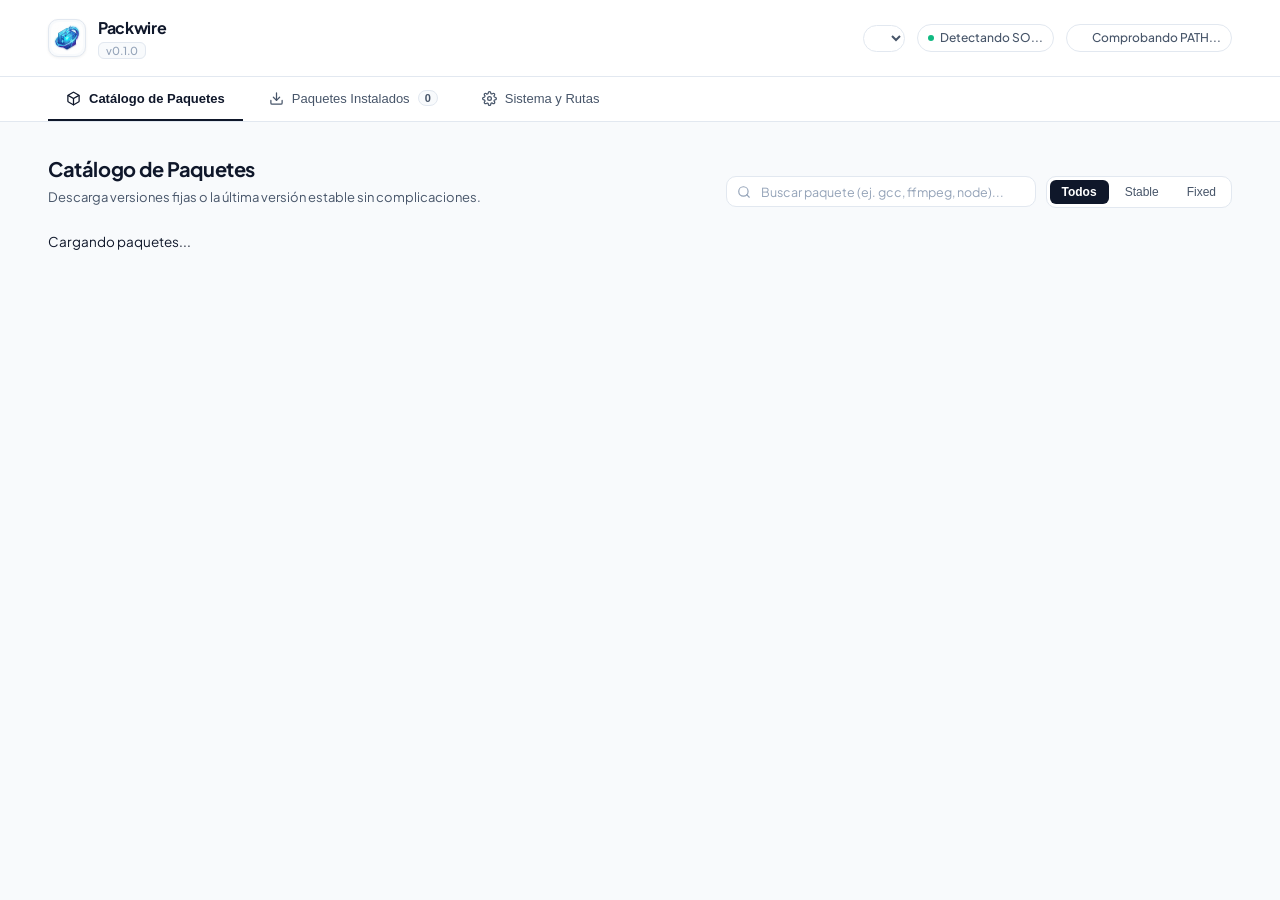
==== packwire/core/gui/web/index.html @ f54263cd "Initial commit: Packwire package manager, CLI, Web GUI, packaging and documentation" ====
<!DOCTYPE html>
<html lang="es">
<head>
  <meta charset="UTF-8">
  <meta name="viewport" content="width=device-width, initial-scale=1.0">
  <title>Packwire - Gestor de Paquetes</title>
  <link rel="stylesheet" href="global/structure.css">
  <link rel="stylesheet" id="theme-style-background" href="global/default_background.css">
  <link rel="stylesheet" id="theme-style-cards" href="global/default_cards.css">
  <link rel="stylesheet" id="theme-style-buttons" href="global/default_buttons.css">
  <script>
    (function() {
      try {
        var t = localStorage.getItem("packwire_theme");
        if (t && t !== "default") {
          var bg = document.getElementById("theme-style-background");
          var cd = document.getElementById("theme-style-cards");
          var bt = document.getElementById("theme-style-buttons");
          if (bg) bg.href = "global/" + t + "_background.css";
          if (cd) cd.href = "global/" + t + "_cards.css";
          if (bt) bt.href = "global/" + t + "_buttons.css";
        }
      } catch (e) {}
    })();
  </script>
  <link rel="icon" type="image/png" href="logo.png">
  <link rel="preconnect" href="https://fonts.googleapis.com">
  <link rel="preconnect" href="https://fonts.gstatic.com" crossorigin>
  <link href="https://fonts.googleapis.com/css2?family=Plus+Jakarta+Sans:wght@400;500;600;700&family=JetBrains+Mono:wght@400;500&display=swap" rel="stylesheet">
</head>
<body>
  <div class="app-container">
    <!-- Header -->
    <header class="app-header">
      <div class="brand">
        <div class="brand-logo">
          <img src="logo.png" alt="Packwire Logo" class="brand-logo-img">
        </div>
        <div class="brand-info">
          <h1>Packwire</h1>
          <span class="version-tag">v0.1.0</span>
        </div>
      </div>

      <div class="header-status">
        <select class="theme-select" id="theme-selector" title="Seleccionar Tema">
          <option value="default">Claro (Default)</option>
          <option value="dark">Oscuro (Dark)</option>
        </select>

        <div class="badge platform-badge" id="platform-badge">
          <span class="badge-dot"></span>
          <span id="platform-text">Detectando SO...</span>
        </div>
        
        <div class="path-status" id="path-status-container">
          <span class="path-indicator" id="path-indicator"></span>
          <span id="path-text">Comprobando PATH...</span>
          <button class="btn btn-sm btn-outline" id="btn-fix-path" style="display: none;">
            Añadir a PATH
          </button>
        </div>
      </div>
    </header>

    <!-- Main Navigation Bar -->
    <nav class="app-nav">
      <button class="nav-tab active" data-tab="catalog">
        <svg viewBox="0 0 24 24" fill="none" stroke="currentColor" stroke-width="2" stroke-linecap="round" stroke-linejoin="round"><path d="M21 16V8a2 2 0 0 0-1-1.73l-7-4a2 2 0 0 0-2 0l-7 4A2 2 0 0 0 3 8v8a2 2 0 0 0 1 1.73l7 4a2 2 0 0 0 2 0l7-4A2 2 0 0 0 21 16z"></path><polyline points="3.27 6.96 12 12.01 20.73 6.96"></polyline><line x1="12" y1="22.08" x2="12" y2="12"></line></svg>
        Catálogo de Paquetes
      </button>
      <button class="nav-tab" data-tab="installed">
        <svg viewBox="0 0 24 24" fill="none" stroke="currentColor" stroke-width="2" stroke-linecap="round" stroke-linejoin="round"><path d="M21 15v4a2 2 0 0 1-2 2H5a2 2 0 0 1-2-2v-4"></path><polyline points="7 10 12 15 17 10"></polyline><line x1="12" y1="15" x2="12" y2="3"></line></svg>
        Paquetes Instalados 
        <span class="counter-badge" id="installed-counter">0</span>
      </button>
      <button class="nav-tab" data-tab="system">
        <svg viewBox="0 0 24 24" fill="none" stroke="currentColor" stroke-width="2" stroke-linecap="round" stroke-linejoin="round"><circle cx="12" cy="12" r="3"></circle><path d="M19.4 15a1.65 1.65 0 0 0 .33 1.82l.06.06a2 2 0 0 1 0 2.83 2 2 0 0 1-2.83 0l-.06-.06a1.65 1.65 0 0 0-1.82-.33 1.65 1.65 0 0 0-1 1.51V21a2 2 0 0 1-2 2 2 2 0 0 1-2-2v-.09A1.65 1.65 0 0 0 9 19.4a1.65 1.65 0 0 0-1.82.33l-.06.06a2 2 0 0 1-2.83 0 2 2 0 0 1 0-2.83l.06-.06a1.65 1.65 0 0 0 .33-1.82 1.65 1.65 0 0 0-1.51-1H3a2 2 0 0 1-2-2 2 2 0 0 1 2-2h.09A1.65 1.65 0 0 0 4.6 9a1.65 1.65 0 0 0-.33-1.82l-.06-.06a2 2 0 0 1 0-2.83 2 2 0 0 1 2.83 0l.06.06a1.65 1.65 0 0 0 1.82.33H9a1.65 1.65 0 0 0 1-1.51V3a2 2 0 0 1 2-2 2 2 0 0 1 2 2v.09a1.65 1.65 0 0 0 1 1.51 1.65 1.65 0 0 0 1.82-.33l.06-.06a2 2 0 0 1 2.83 0 2 2 0 0 1 0 2.83l-.06.06a1.65 1.65 0 0 0-.33 1.82V9a1.65 1.65 0 0 0 1.51 1H21a2 2 0 0 1 2 2 2 2 0 0 1-2 2h-.09a1.65 1.65 0 0 0-1.51 1z"></path></svg>
        Sistema y Rutas
      </button>
    </nav>

    <!-- Main Content Area -->
    <main class="app-content">
      <!-- TAB 1: CATALOG -->
      <section class="tab-pane active" id="tab-catalog">
        <div class="pane-header">
          <div>
            <h2>Catálogo de Paquetes</h2>
            <p class="subtitle">Descarga versiones fijas o la última versión estable sin complicaciones.</p>
          </div>
          <div class="pane-controls">
            <div class="search-box">
              <span class="search-icon">
                <svg viewBox="0 0 24 24" fill="none" stroke="currentColor" stroke-width="2" stroke-linecap="round" stroke-linejoin="round"><circle cx="11" cy="11" r="8"></circle><line x1="21" y1="21" x2="16.65" y2="16.65"></line></svg>
              </span>
              <input type="text" id="catalog-search" class="search-input" placeholder="Buscar paquete (ej. gcc, ffmpeg, node)... [/]" autocomplete="off" spellcheck="false">
              <button id="btn-clear-catalog-search" class="btn-clear-search" style="display: none;" title="Limpiar búsqueda">&times;</button>
            </div>
            <div class="filter-group">
              <button class="filter-btn active" data-filter="all">Todos</button>
              <button class="filter-btn" data-filter="stable">Stable</button>
              <button class="filter-btn" data-filter="fixed">Fixed</button>
            </div>
          </div>
        </div>

        <div class="search-results-info" id="catalog-search-info" style="display: none;"></div>

        <div class="cards-grid" id="catalog-cards">
          <!-- Dynamically populated via app.js -->
          <div class="skeleton-card">Cargando paquetes...</div>
        </div>
      </section>

      <!-- TAB 2: INSTALLED -->
      <section class="tab-pane" id="tab-installed">
        <div class="pane-header">
          <div>
            <h2>Paquetes Instalados</h2>
            <p class="subtitle">Gestiona tus paquetes activos, shims vinculados y desinstalación limpia.</p>
          </div>
          <div class="pane-controls">
            <div class="search-box">
              <span class="search-icon">
                <svg viewBox="0 0 24 24" fill="none" stroke="currentColor" stroke-width="2" stroke-linecap="round" stroke-linejoin="round"><circle cx="11" cy="11" r="8"></circle><line x1="21" y1="21" x2="16.65" y2="16.65"></line></svg>
              </span>
              <input type="text" id="installed-search" class="search-input" placeholder="Filtrar instalados..." autocomplete="off" spellcheck="false">
              <button id="btn-clear-installed-search" class="btn-clear-search" style="display: none;" title="Limpiar búsqueda">&times;</button>
            </div>
            <button class="btn btn-outline" id="btn-refresh-installed">
              <svg class="btn-icon" viewBox="0 0 24 24" width="14" height="14" fill="none" stroke="currentColor" stroke-width="2" stroke-linecap="round" stroke-linejoin="round"><path d="M21.5 2v6h-6M2.5 22v-6h6M2 11.5a10 10 0 0 1 18.8-4.3M22 12.5a10 10 0 0 1-18.8 4.2"/></svg>
              Actualizar Lista
            </button>
          </div>
        </div>

        <div class="search-results-info" id="installed-search-info" style="display: none;"></div>

        <div class="installed-list" id="installed-container">
          <!-- Dynamically populated via app.js -->
        </div>
      </section>

      <!-- TAB 3: SYSTEM -->
      <section class="tab-pane" id="tab-system">
        <div class="pane-header">
          <div>
            <h2>Información del Sistema y Rutas</h2>
            <p class="subtitle">Ubicaciones estándar utilizadas por Packwire en este entorno.</p>
          </div>
          <div class="pane-controls">
            <button class="btn btn-danger" id="btn-uninstall-all" title="Desinstalar todos los paquetes, shims y datos de Packwire">
              <svg class="btn-icon" viewBox="0 0 24 24" width="14" height="14" fill="none" stroke="currentColor" stroke-width="2" stroke-linecap="round" stroke-linejoin="round"><polyline points="3 6 5 6 21 6"></polyline><path d="M19 6v14a2 2 0 0 1-2 2H7a2 2 0 0 1-2-2V6m3 0V4a2 2 0 0 1 2-2h4a2 2 0 0 1 2 2v2"></path></svg>
              Desinstalar Todo
            </button>
          </div>
        </div>

        <div class="system-grid">
          <div class="info-card">
            <span class="info-label">Sistema Operativo</span>
            <span class="info-value" id="sys-os">-</span>
          </div>
          <div class="info-card">
            <span class="info-label">Arquitectura</span>
            <span class="info-value" id="sys-arch">-</span>
          </div>
          <div class="info-card full-width">
            <span class="info-label">Directorio Raíz de Packwire</span>
            <span class="info-value code" id="sys-root">-</span>
          </div>
          <div class="info-card full-width">
            <span class="info-label">Carpeta de Shims (PATH)</span>
            <span class="info-value code" id="sys-shims">-</span>
          </div>
          <div class="info-card full-width">
            <span class="info-label">Carpeta de Aplicaciones</span>
            <span class="info-value code" id="sys-apps">-</span>
          </div>
          <div class="info-card full-width danger-card">
            <div class="danger-card-content">
              <div>
                <span class="info-label danger-label">Zona de Desinstalación Total</span>
                <p class="subtitle" style="margin-top: 3px;">Elimina todos los paquetes descargados, limpia la carpeta de shims, borra la caché y retira Packwire de la variable PATH del sistema.</p>
              </div>
              <button class="btn btn-danger btn-sm" id="btn-uninstall-all-card">
                <svg class="btn-icon" viewBox="0 0 24 24" width="13" height="13" fill="none" stroke="currentColor" stroke-width="2" stroke-linecap="round" stroke-linejoin="round"><polyline points="3 6 5 6 21 6"></polyline><path d="M19 6v14a2 2 0 0 1-2 2H7a2 2 0 0 1-2-2V6m3 0V4a2 2 0 0 1 2-2h4a2 2 0 0 1 2 2v2"></path></svg>
                Desinstalar Todo Packwire
              </button>
            </div>
          </div>
        </div>
      </section>
    </main>

    <!-- Modal for Installation Progress -->
    <div class="modal-overlay" id="action-modal" style="display: none;">
      <div class="modal-card">
        <div class="modal-header">
          <h3 id="modal-title">Instalando Paquete</h3>
          <button class="btn-close" id="btn-modal-close" style="display: none;">&times;</button>
        </div>
        <div class="modal-body">
          <p id="modal-desc">Iniciando proceso...</p>
          
          <div class="progress-track" id="modal-progress-track">
            <div class="progress-bar-animated" id="modal-progress-bar"></div>
          </div>

          <div class="modal-details" id="modal-details">
            <span id="modal-status-text">Por favor espera...</span>
          </div>

          <div class="modal-terminal-box" id="modal-terminal-box">
            <div class="modal-terminal-header">
              <span>Terminal de Instalación</span>
              <span class="live-pill" id="terminal-live-pill">EN VIVO</span>
            </div>
            <pre class="modal-terminal-logs" id="modal-terminal-logs">Iniciando cola de instalación...</pre>
          </div>
        </div>
        <div class="modal-footer" id="modal-footer" style="display: none;">
          <button class="btn btn-outline" id="btn-modal-cancel" style="display: none;">Cancelar</button>
          <button class="btn btn-danger" id="btn-modal-confirm" style="display: none;">Confirmar Desinstalación</button>
          <button class="btn btn-primary" id="btn-modal-done">Aceptar</button>
        </div>
      </div>
    </div>

    <!-- Toast Notifications Container -->
    <div class="toast-container" id="toast-container"></div>
  </div>

  <script src="app.js"></script>
</body>
</html>
---- packwire/core/gui/web/global/structure.css ----
/* ==========================================================================
   PACKWIRE CORE STRUCTURE & LAYOUT (Permanent - Never Swapped by Themes)
   All styling uses CSS variables (var(--...)) so themes only affect coloring.
   ========================================================================== */

* {
  box-sizing: border-box;
  margin: 0;
  padding: 0;
}

/* Modern Minimalist Scrollbars */
html {
  scrollbar-width: thin;
  scrollbar-color: var(--border-hover) transparent;
}

::-webkit-scrollbar {
  width: 8px;
  height: 8px;
}

::-webkit-scrollbar-track {
  background: transparent;
}

::-webkit-scrollbar-thumb {
  background-color: var(--border);
  border-radius: 9999px;
  border: 2px solid transparent;
  background-clip: content-box;
  transition: background-color 0.2s ease;
}

::-webkit-scrollbar-thumb:hover {
  background-color: var(--border-hover);
}

::-webkit-scrollbar-corner {
  background: transparent;
}

body {
  font-family: var(--font-sans, 'Plus Jakarta Sans', -apple-system, sans-serif);
  font-size: 13.5px;
  line-height: 1.5;
  user-select: none;
  -webkit-font-smoothing: antialiased;
  min-height: 100vh;
}

.app-container {
  display: flex;
  flex-direction: column;
  min-height: 100vh;
}

/* Header */
.app-header {
  display: flex;
  justify-content: space-between;
  align-items: center;
  padding: 16px 48px;
  background-color: var(--surface);
  border-bottom: 1px solid var(--border);
}

.brand {
  display: flex;
  align-items: center;
  gap: 12px;
}

.brand-logo {
  width: 38px;
  height: 38px;
  display: flex;
  align-items: center;
  justify-content: center;
  background-color: var(--surface-subtle);
  border: 1px solid var(--border);
  border-radius: var(--radius-md, 10px);
  overflow: hidden;
  padding: 2px;
  box-shadow: 0 1px 3px rgba(0,0,0,0.06);
}

.brand-logo-img {
  width: 100%;
  height: 100%;
  object-fit: cover;
  border-radius: 8px;
  display: block;
}

.brand-info h1 {
  font-size: 16px;
  font-weight: 700;
  letter-spacing: -0.02em;
  color: var(--text-primary);
  display: flex;
  align-items: center;
  gap: 8px;
}

.version-tag {
  font-size: 11px;
  font-weight: 500;
  color: var(--text-muted);
  background-color: var(--surface-subtle);
  padding: 1px 7px;
  border-radius: var(--radius-sm, 6px);
  border: 1px solid var(--border);
}

.header-status {
  display: flex;
  align-items: center;
  gap: 12px;
}

.badge {
  display: flex;
  align-items: center;
  gap: 6px;
  font-size: 12px;
  font-weight: 500;
  padding: 4px 10px;
  border-radius: var(--radius-full, 9999px);
  background-color: var(--surface);
  border: 1px solid var(--border);
  color: var(--text-secondary);
  text-transform: capitalize;
}

.badge-dot {
  width: 6px;
  height: 6px;
  border-radius: 50%;
  background-color: var(--accent-emerald, #10b981);
}

.path-status {
  display: flex;
  align-items: center;
  gap: 8px;
  font-size: 12px;
  font-weight: 500;
  padding: 4px 10px;
  border-radius: var(--radius-full, 9999px);
  background-color: var(--surface);
  border: 1px solid var(--border);
  color: var(--text-secondary);
}

.path-indicator {
  width: 7px;
  height: 7px;
  border-radius: 50%;
}
.path-indicator.ok { background-color: var(--accent-emerald, #10b981); }
.path-indicator.warn { background-color: var(--accent-amber, #f59e0b); }

/* Theme Selector */
.theme-select {
  background-color: var(--surface);
  border: 1px solid var(--border);
  border-radius: var(--radius-full, 9999px);
  padding: 4px 10px;
  font-size: 12px;
  font-weight: 500;
  color: var(--text-secondary);
  cursor: pointer;
  outline: none;
  font-family: inherit;
}

.theme-select:hover {
  border-color: var(--border-hover);
  color: var(--text-primary);
}

/* Navigation */
.app-nav {
  display: flex;
  gap: 8px;
  padding: 0 48px;
  background-color: var(--surface);
  border-bottom: 1px solid var(--border);
}

.nav-tab {
  display: flex;
  align-items: center;
  gap: 8px;
  padding: 13px 18px;
  font-size: 13px;
  font-weight: 500;
  color: var(--text-secondary);
  background: transparent;
  border: none;
  border-bottom: 2px solid transparent;
  cursor: pointer;
  transition: all 0.15s ease;
}

.nav-tab svg {
  width: 15px;
  height: 15px;
  stroke: currentColor;
  stroke-width: 2;
  flex-shrink: 0;
}

.nav-tab:hover {
  color: var(--text-primary);
}

.nav-tab.active {
  color: var(--text-primary);
  font-weight: 600;
  border-bottom-color: var(--text-primary);
}

.counter-badge {
  font-size: 11px;
  font-weight: 600;
  background: var(--surface-subtle);
  color: var(--text-secondary);
  padding: 1px 6px;
  border-radius: var(--radius-full, 9999px);
  border: 1px solid var(--border);
}

.update-pulse-dot {
  width: 7px;
  height: 7px;
  border-radius: 50%;
  background-color: var(--accent-emerald, #10b981);
  box-shadow: 0 0 0 0 rgba(16, 185, 129, 0.7);
  animation: pulseDot 2s infinite;
  margin-left: 2px;
}

@keyframes pulseDot {
  0% { transform: scale(0.95); box-shadow: 0 0 0 0 rgba(16, 185, 129, 0.7); }
  70% { transform: scale(1); box-shadow: 0 0 0 5px rgba(16, 185, 129, 0); }
  100% { transform: scale(0.95); box-shadow: 0 0 0 0 rgba(16, 185, 129, 0); }
}

.update-badge {
  font-size: 11px;
  font-weight: 600;
  padding: 2px 7px;
  border-radius: var(--radius-full, 9999px);
  background: var(--accent-amber-bg, #fffbeb);
  color: var(--accent-amber-text, #b45309);
  border: 1px solid var(--accent-amber-border, #fef3c7);
  display: inline-flex;
  align-items: center;
  gap: 5px;
}

.update-dot-mini {
  width: 6px;
  height: 6px;
  border-radius: 50%;
  background-color: var(--accent-amber-text, #b45309);
  display: inline-block;
}

/* Content Area */
.app-content {
  flex: 1;
  padding: 32px 48px;
  max-width: 1440px;
  margin: 0 auto;
  width: 100%;
}

.tab-pane {
  display: none;
}

.tab-pane.active {
  display: block;
  animation: fadeIn 0.2s ease-out;
}

@keyframes fadeIn {
  from { opacity: 0; transform: translateY(3px); }
  to { opacity: 1; transform: translateY(0); }
}

.pane-header {
  display: flex;
  justify-content: space-between;
  align-items: flex-end;
  margin-bottom: 24px;
  gap: 16px;
  flex-wrap: wrap;
}

.pane-header h2 {
  font-size: 20px;
  font-weight: 700;
  letter-spacing: -0.02em;
  color: var(--text-primary);
}

.subtitle {
  color: var(--text-secondary);
  font-size: 13px;
  margin-top: 4px;
}

/* Controls: Search + Filters */
.pane-controls {
  display: flex;
  align-items: center;
  gap: 10px;
  flex-wrap: wrap;
}

.search-box {
  position: relative;
  display: flex;
  align-items: center;
  width: 310px;
}

.search-icon {
  position: absolute;
  left: 11px;
  pointer-events: none;
  color: var(--text-muted);
  display: flex;
  align-items: center;
  justify-content: center;
}

.search-icon svg {
  width: 14px;
  height: 14px;
  stroke: currentColor;
  stroke-width: 2;
}

.search-input {
  width: 100%;
  padding: 6.5px 30px 6.5px 34px;
  font-family: inherit;
  font-size: 12.5px;
  border-radius: var(--radius-md, 10px);
  border: 1px solid var(--border);
  background-color: var(--surface);
  color: var(--text-primary);
  outline: none;
  transition: all 0.15s ease;
}

.search-input:focus {
  border-color: var(--border-focus, #38bdf8);
  box-shadow: 0 0 0 3px rgba(56, 189, 248, 0.15);
}

.search-input::placeholder {
  color: var(--text-muted);
}

.btn-clear-search {
  position: absolute;
  right: 8px;
  background: transparent;
  border: none;
  font-size: 16px;
  line-height: 1;
  color: var(--text-muted);
  cursor: pointer;
  padding: 2px 4px;
  border-radius: 4px;
}

.btn-clear-search:hover {
  color: var(--text-primary);
}

.search-results-info {
  margin-top: -12px;
  margin-bottom: 20px;
  font-size: 12.5px;
  color: var(--text-secondary);
  display: flex;
  align-items: center;
  justify-content: space-between;
}

.search-results-info strong {
  color: var(--text-primary);
}

.btn-reset-search {
  background: transparent;
  border: none;
  color: var(--text-muted);
  font-size: 12px;
  cursor: pointer;
  text-decoration: underline;
  padding: 0;
}

.btn-reset-search:hover {
  color: var(--text-primary);
}

/* Filters */
.filter-group {
  display: flex;
  gap: 4px;
  background-color: var(--surface);
  padding: 3px;
  border-radius: var(--radius-md, 10px);
  border: 1px solid var(--border);
}

.filter-btn {
  background: transparent;
  border: none;
  color: var(--text-secondary);
  padding: 5px 12px;
  border-radius: var(--radius-sm, 6px);
  font-size: 12px;
  font-weight: 500;
  cursor: pointer;
  transition: all 0.15s ease;
}

.filter-btn:hover {
  color: var(--text-primary);
}

.filter-btn.active {
  background-color: var(--btn-primary-bg);
  color: var(--btn-primary-text);
  font-weight: 600;
}

/* Cards Grid & Package Cards */
.cards-grid {
  display: grid !important;
  grid-template-columns: repeat(auto-fill, minmax(330px, 1fr)) !important;
  gap: 22px !important;
}

.package-card {
  background-color: var(--surface);
  border: 1px solid var(--border);
  border-radius: var(--radius-lg, 14px);
  padding: 22px;
  display: flex !important;
  flex-direction: column !important;
  justify-content: space-between !important;
  box-shadow: var(--shadow-card);
  transition: border-color 0.2s ease, box-shadow 0.2s ease, transform 0.2s ease;
}

.package-card:hover {
  border-color: var(--border-hover);
  box-shadow: var(--shadow-md);
  transform: translateY(-1px);
}

.card-top {
  display: flex;
  justify-content: space-between;
  align-items: flex-start;
  margin-bottom: 12px;
}

.pkg-title-area {
  display: flex;
  align-items: center;
  gap: 12px;
}

.pkg-icon-container {
  width: 40px;
  height: 40px;
  display: flex;
  align-items: center;
  justify-content: center;
  background-color: var(--surface-subtle);
  border: 1px solid var(--border);
  border-radius: var(--radius-md, 10px);
  overflow: hidden;
  flex-shrink: 0;
}

.pkg-icon-emoji {
  font-size: 20px;
}

.pkg-icon-img {
  width: 24px;
  height: 24px;
  object-fit: contain;
}

.pkg-name {
  font-size: 15px;
  font-weight: 700;
  letter-spacing: -0.01em;
  color: var(--text-primary);
}

.pkg-version {
  font-family: var(--font-mono, monospace);
  font-size: 12px;
  color: var(--text-secondary);
}

.pkg-type-pill {
  font-size: 11px;
  font-weight: 600;
  padding: 3px 8px;
  border-radius: var(--radius-full, 9999px);
  letter-spacing: 0.2px;
}

.pkg-type-pill.stable {
  background: var(--accent-emerald-bg);
  color: var(--accent-emerald-text);
  border: 1px solid var(--accent-emerald-border);
}

.pkg-type-pill.fixed {
  background: var(--accent-slate-bg);
  color: var(--accent-slate-text);
  border: 1px solid var(--accent-slate-border);
}

.pkg-desc {
  color: var(--text-secondary);
  font-size: 13px;
  margin: 12px 0 20px 0;
  line-height: 1.45;
}

.card-actions {
  display: flex;
  gap: 8px;
  margin-top: auto;
}

/* Buttons */
.btn {
  display: inline-flex;
  align-items: center;
  justify-content: center;
  gap: 7px;
  padding: 8px 14px;
  border-radius: var(--radius-md, 10px);
  font-size: 12.5px;
  font-weight: 600;
  cursor: pointer;
  border: 1px solid transparent;
  transition: all 0.15s ease;
  flex: 1;
  text-decoration: none;
}

.btn-icon, .btn svg {
  width: 14px;
  height: 14px;
  stroke: currentColor;
  stroke-width: 2;
  flex-shrink: 0;
  display: inline-block;
  vertical-align: middle;
}

.btn-primary {
  background-color: var(--btn-primary-bg);
  color: var(--btn-primary-text);
  border-color: var(--btn-primary-bg);
}

.btn-primary:hover {
  background-color: var(--btn-primary-hover);
  border-color: var(--btn-primary-hover);
}

.btn-outline {
  background-color: var(--surface);
  color: var(--text-primary);
  border-color: var(--border);
}

.btn-outline:hover {
  background-color: var(--surface-hover);
  border-color: var(--border-hover);
}

.btn-danger {
  background-color: var(--accent-red-bg);
  color: var(--accent-red-text);
  border-color: var(--accent-red-border);
}

.btn-danger:hover {
  background-color: var(--accent-red-text);
  color: white;
}

.btn-sm {
  padding: 4px 11px;
  font-size: 11.5px;
  border-radius: var(--radius-sm, 6px);
  flex: initial;
  gap: 5px;
}

.btn-sm .btn-icon, .btn-sm svg {
  width: 12px;
  height: 12px;
}

/* Installed List */
.installed-list {
  display: flex;
  flex-direction: column;
  gap: 12px;
}

.installed-item {
  background-color: var(--surface);
  border: 1px solid var(--border);
  border-radius: var(--radius-md, 10px);
  padding: 16px 20px;
  display: flex;
  justify-content: space-between;
  align-items: center;
  box-shadow: var(--shadow-sm);
  transition: border-color 0.15s ease;
}

.installed-item:hover {
  border-color: var(--border-hover);
}

.installed-meta {
  display: flex;
  align-items: center;
  gap: 16px;
}

.installed-title-row {
  display: flex;
  align-items: center;
  gap: 8px;
}

.installed-details {
  display: flex;
  flex-direction: column;
  gap: 2px;
}

.installed-path {
  font-family: var(--font-mono, monospace);
  font-size: 11.5px;
  color: var(--text-muted);
}

.installed-shims {
  display: flex;
  gap: 6px;
  margin-top: 4px;
}

.shim-tag {
  font-family: var(--font-mono, monospace);
  font-size: 11px;
  padding: 1px 6px;
  border-radius: var(--radius-sm, 6px);
  background: var(--surface-subtle);
  border: 1px solid var(--border);
  color: var(--text-secondary);
}

/* System Grid */
.system-grid {
  display: grid;
  grid-template-columns: repeat(2, 1fr);
  gap: 16px;
}

.info-card {
  background-color: var(--surface);
  border: 1px solid var(--border);
  border-radius: var(--radius-md, 10px);
  padding: 18px;
  display: flex;
  flex-direction: column;
  gap: 4px;
  box-shadow: var(--shadow-card);
}

.info-card.full-width {
  grid-column: span 2;
}

.info-label {
  font-size: 11.5px;
  color: var(--text-muted);
  font-weight: 500;
  text-transform: uppercase;
  letter-spacing: 0.5px;
}

.info-value {
  font-size: 14px;
  font-weight: 600;
  color: var(--text-primary);
  text-transform: capitalize;
}

.info-value.code {
  font-family: var(--font-mono, monospace);
  font-size: 12px;
  text-transform: none;
  color: var(--text-secondary);
  background-color: var(--surface-subtle);
  padding: 6px 10px;
  border-radius: var(--radius-sm, 6px);
  border: 1px solid var(--border-light);
  margin-top: 4px;
}

.info-card.danger-card {
  border-color: var(--accent-red-border, rgba(239, 68, 68, 0.25));
  background-color: var(--surface);
  margin-top: 6px;
}

.danger-card-content {
  display: flex;
  justify-content: space-between;
  align-items: center;
  gap: 16px;
  flex-wrap: wrap;
}

.danger-label {
  color: var(--accent-red-text, #ef4444) !important;
  font-weight: 700;
}

/* Modal */
.modal-overlay {
  position: fixed;
  inset: 0;
  background: rgba(15, 23, 42, 0.4);
  backdrop-filter: blur(4px);
  display: flex;
  align-items: center;
  justify-content: center;
  z-index: 1000;
}

.modal-card {
  background-color: var(--surface);
  border: 1px solid var(--border);
  border-radius: var(--radius-lg, 14px);
  width: 90%;
  max-width: 660px;
  padding: 24px;
  box-shadow: var(--shadow-lg);
  display: flex;
  flex-direction: column;
}

.modal-header {
  display: flex;
  justify-content: space-between;
  align-items: center;
  margin-bottom: 14px;
}

.modal-header h3 {
  font-size: 16px;
  font-weight: 700;
  letter-spacing: -0.01em;
}

.btn-close {
  background: transparent;
  border: none;
  color: var(--text-muted);
  font-size: 20px;
  cursor: pointer;
  line-height: 1;
}

.btn-close:hover {
  color: var(--text-primary);
}

.progress-track {
  width: 100%;
  height: 6px;
  background: var(--surface-subtle);
  border: 1px solid var(--border);
  border-radius: var(--radius-full, 9999px);
  overflow: hidden;
  margin: 16px 0;
}

.progress-bar-animated {
  height: 100%;
  width: 100%;
  background: linear-gradient(90deg, var(--btn-primary-bg), var(--border-hover), var(--btn-primary-bg));
  background-size: 200% 100%;
  animation: moveGradient 1.8s infinite linear;
}

@keyframes moveGradient {
  0% { background-position: 200% 0; }
  100% { background-position: -200% 0; }
}

.modal-details {
  font-size: 12.5px;
  color: var(--text-secondary);
}

/* Modal Terminal Console */
.modal-terminal-box {
  margin-top: 14px;
  border-radius: var(--radius-md, 10px);
  border: 1px solid var(--border);
  background-color: #090d16;
  color: #e2e8f0;
  overflow: hidden;
  font-family: var(--font-mono, 'JetBrains Mono', Consolas, monospace);
  font-size: 11.5px;
}

.modal-terminal-header {
  display: flex;
  justify-content: space-between;
  align-items: center;
  padding: 6px 12px;
  background-color: #0f172a;
  border-bottom: 1px solid #1e293b;
  font-size: 11px;
  color: #94a3b8;
  font-weight: 500;
}

.live-pill {
  font-size: 9.5px;
  font-weight: 700;
  color: #10b981;
  background: rgba(16, 185, 129, 0.15);
  padding: 1px 6px;
  border-radius: 4px;
  border: 1px solid rgba(16, 185, 129, 0.3);
}

.modal-terminal-logs {
  padding: 10px 12px;
  max-height: 200px;
  min-height: 70px;
  overflow-y: auto;
  white-space: pre-wrap;
  word-break: break-all;
  line-height: 1.55;
  color: #93c5fd;
  scrollbar-width: thin;
  scrollbar-color: #334155 transparent;
}

.modal-terminal-logs::-webkit-scrollbar {
  width: 6px;
}

.modal-terminal-logs::-webkit-scrollbar-track {
  background: #090d16;
}

.modal-terminal-logs::-webkit-scrollbar-thumb {
  background-color: #334155;
  border-radius: 9999px;
  border: 1px solid transparent;
  background-clip: content-box;
}

.modal-terminal-logs::-webkit-scrollbar-thumb:hover {
  background-color: #475569;
}

.modal-footer {
  margin-top: 20px;
  display: flex;
  justify-content: flex-end;
  gap: 10px;
}

/* Toast */
.toast-container {
  position: fixed;
  bottom: 24px;
  right: 24px;
  display: flex;
  flex-direction: column;
  gap: 8px;
  z-index: 2000;
}

.toast {
  background: var(--surface);
  border: 1px solid var(--border);
  border-radius: var(--radius-md, 10px);
  padding: 10px 16px;
  font-size: 13px;
  box-shadow: var(--shadow-md);
  display: flex;
  align-items: center;
  gap: 10px;
  animation: slideIn 0.2s ease-out;
  color: var(--text-primary);
}

.toast-icon-wrap {
  display: flex;
  align-items: center;
  justify-content: center;
  flex-shrink: 0;
}

.toast.success { border-color: var(--accent-emerald); }
.toast.success .toast-icon { color: var(--accent-emerald, #10b981); }

.toast.error { border-color: var(--accent-red); }
.toast.error .toast-icon { color: var(--accent-red-text, #ef4444); }

.toast.info .toast-icon { color: var(--border-focus, #38bdf8); }

@keyframes slideIn {
  from { transform: translateX(100%); opacity: 0; }
  to { transform: translateX(0); opacity: 1; }
}
---- packwire/core/gui/web/global/default_background.css ----
:root {
  /* Default Minimalist White Palette */
  --bg-color: #f8fafc;
  --surface: #ffffff;
  --surface-hover: #f1f5f9;
  --surface-subtle: #f8fafc;
  
  --border: #e2e8f0;
  --border-light: #edf2f7;
  --border-hover: #cbd5e1;
  --border-focus: #0f172a;

  --text-primary: #0f172a;
  --text-secondary: #475569;
  --text-muted: #94a3b8;

  --btn-primary-bg: #0f172a;
  --btn-primary-text: #ffffff;
  --btn-primary-hover: #1e293b;

  --accent-emerald: #10b981;
  --accent-emerald-bg: #f0fdf4;
  --accent-emerald-border: #bbf7d0;
  --accent-emerald-text: #166534;

  --accent-slate-bg: #f8fafc;
  --accent-slate-border: #e2e8f0;
  --accent-slate-text: #334155;

  --accent-amber: #f59e0b;
  --accent-amber-bg: #fffbeb;
  --accent-amber-border: #fef3c7;
  --accent-amber-text: #b45309;

  --accent-red: #ef4444;
  --accent-red-bg: #fef2f2;
  --accent-red-border: #fecaca;
  --accent-red-text: #991b1b;

  --radius-xs: 4px;
  --radius-sm: 6px;
  --radius-md: 10px;
  --radius-lg: 14px;
  --radius-full: 9999px;

  --shadow-sm: 0 1px 2px 0 rgba(0, 0, 0, 0.04);
  --shadow-md: 0 4px 6px -1px rgba(0, 0, 0, 0.05), 0 2px 4px -2px rgba(0, 0, 0, 0.03);
  --shadow-lg: 0 10px 15px -3px rgba(0, 0, 0, 0.06), 0 4px 6px -4px rgba(0, 0, 0, 0.03);
  --shadow-card: 0 1px 3px 0 rgba(0, 0, 0, 0.03), 0 1px 2px -1px rgba(0, 0, 0, 0.03);

  --font-sans: 'Plus Jakarta Sans', -apple-system, BlinkMacSystemFont, 'Segoe UI', Roboto, sans-serif;
  --font-mono: 'JetBrains Mono', Consolas, monospace;
}

body {
  background-color: var(--bg-color);
  color: var(--text-primary);
  font-family: var(--font-sans);
  font-size: 13.5px;
  line-height: 1.5;
  user-select: none;
  -webkit-font-smoothing: antialiased;
}
---- packwire/core/gui/web/global/default_cards.css ----
/* ==========================================================================
   DEFAULT CARDS COLORING
   Only applies colors, shadows and borders.
   Layout (grid, flex, dimensions) is handled permanently by structure.css.
   ========================================================================== */

.package-card {
  background-color: var(--surface);
  border: 1px solid var(--border);
  box-shadow: var(--shadow-card);
}

.package-card:hover {
  border-color: var(--border-hover);
  box-shadow: var(--shadow-md);
}

.pkg-icon-container {
  background-color: var(--surface-subtle);
  border: 1px solid var(--border);
}

.pkg-name {
  color: var(--text-primary);
}

.pkg-version {
  color: var(--text-secondary);
}

.pkg-desc {
  color: var(--text-secondary);
}

.installed-item {
  background-color: var(--surface);
  border: 1px solid var(--border);
  box-shadow: var(--shadow-sm);
}

.installed-item:hover {
  border-color: var(--border-hover);
}

.shim-tag {
  background: var(--surface-subtle);
  border: 1px solid var(--border);
  color: var(--text-secondary);
}
---- packwire/core/gui/web/global/default_buttons.css ----
/* ==========================================================================
   DEFAULT BUTTONS & CONTROLS COLORING
   Only applies colors and backgrounds.
   Layout (flex, padding, radius) is handled permanently by structure.css.
   ========================================================================== */

.filter-group {
  background-color: var(--surface);
  border: 1px solid var(--border);
}

.filter-btn {
  color: var(--text-secondary);
}

.filter-btn:hover {
  color: var(--text-primary);
}

.filter-btn.active {
  background-color: var(--btn-primary-bg);
  color: var(--btn-primary-text);
}

.btn-primary {
  background-color: var(--btn-primary-bg);
  color: var(--btn-primary-text);
  border-color: var(--btn-primary-bg);
}

.btn-primary:hover {
  background-color: var(--btn-primary-hover);
  border-color: var(--btn-primary-hover);
}

.btn-outline {
  background-color: var(--surface);
  color: var(--text-primary);
  border-color: var(--border);
}

.btn-outline:hover {
  background-color: var(--surface-hover);
  border-color: var(--border-hover);
}

.btn-danger {
  background-color: var(--accent-red-bg);
  color: var(--accent-red-text);
  border-color: var(--accent-red-border);
}

.btn-danger:hover {
  background-color: var(--accent-red-text);
  color: white;
}

.modal-card {
  background-color: var(--surface);
  border: 1px solid var(--border);
  box-shadow: var(--shadow-lg);
}

.toast {
  background: var(--surface);
  border: 1px solid var(--border);
  box-shadow: var(--shadow-md);
  color: var(--text-primary);
}
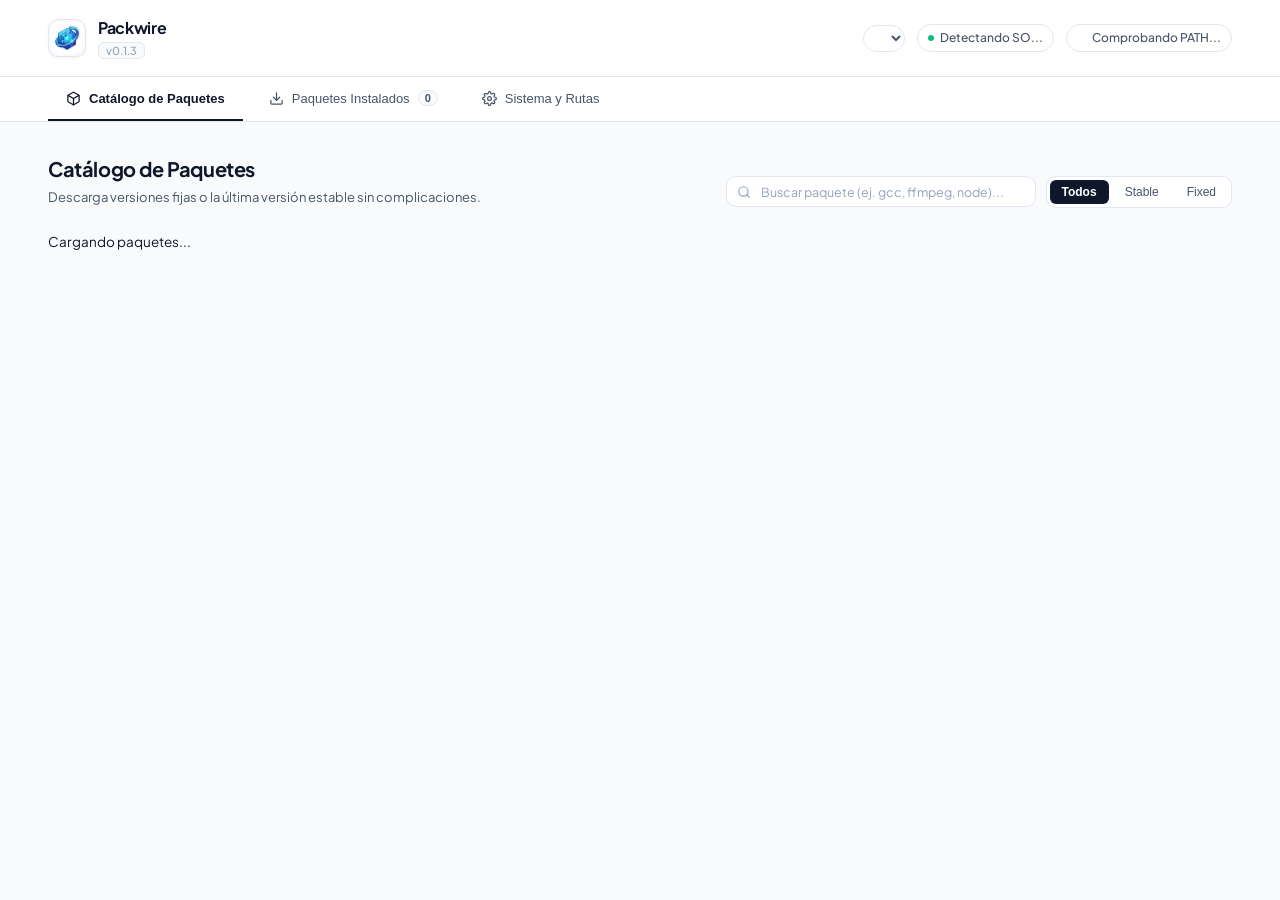
==== commit 5dc7eca8: "feat: add Antigravity package, Windows 11 GCC guide, defender fix and bump to v0.1.3" ====
--- a/packwire/core/gui/web/index.html
+++ b/packwire/core/gui/web/index.html
@@ -38,7 +38,7 @@
         </div>
         <div class="brand-info">
           <h1>Packwire</h1>
-          <span class="version-tag">v0.1.0</span>
+          <span class="version-tag">v0.1.3</span>
         </div>
       </div>
 
@@ -178,6 +178,21 @@
             <span class="info-label">Carpeta de Aplicaciones</span>
             <span class="info-value code" id="sys-apps">-</span>
           </div>
+          <div class="info-card full-width" id="defender-exclusion-card">
+            <div style="display: flex; justify-content: space-between; align-items: center; flex-wrap: wrap; gap: 12px;">
+              <div>
+                <span class="info-label" style="display: flex; align-items: center; gap: 6px;">
+                  <svg viewBox="0 0 24 24" width="14" height="14" fill="none" stroke="currentColor" stroke-width="2" stroke-linecap="round" stroke-linejoin="round"><path d="M12 22s8-4 8-10V5l-8-3-8 3v7c0 6 8 10 8 10z"></path></svg>
+                  Protección de Windows y Antivirus
+                </span>
+                <p class="subtitle" style="margin-top: 4px;">Configura una exclusión para la carpeta de Packwire y el proceso <code>as.exe</code> para evitar que Windows Defender elimine por falso positivo el ensamblador de GCC.</p>
+              </div>
+              <button class="btn btn-outline btn-sm" id="btn-fix-defender">
+                <svg class="btn-icon" viewBox="0 0 24 24" width="13" height="13" fill="none" stroke="currentColor" stroke-width="2" stroke-linecap="round" stroke-linejoin="round"><path d="M12 22s8-4 8-10V5l-8-3-8 3v7c0 6 8 10 8 10z"></path><path d="M9 12l2 2 4-4"></path></svg>
+                Añadir Exclusión en Defender
+              </button>
+            </div>
+          </div>
           <div class="info-card full-width danger-card">
             <div class="danger-card-content">
               <div>
--- a/packwire/core/gui/web/global/structure.css
+++ b/packwire/core/gui/web/global/structure.css
@@ -951,3 +951,33 @@
   from { transform: translateX(100%); opacity: 0; }
   to { transform: translateX(0); opacity: 1; }
 }
+
+/* Help button on package cards (e.g. GCC on Windows 11) */
+.btn-guide-help {
+  display: inline-flex;
+  align-items: center;
+  justify-content: center;
+  width: 19px;
+  height: 19px;
+  border-radius: 50%;
+  background: rgba(59, 130, 246, 0.15);
+  color: #3b82f6;
+  border: 1px solid rgba(59, 130, 246, 0.4);
+  font-size: 11px;
+  font-weight: 700;
+  cursor: pointer;
+  margin-left: 6px;
+  vertical-align: middle;
+  transition: all 0.2s ease;
+  padding: 0;
+  line-height: 1;
+}
+
+.btn-guide-help:hover {
+  background: #3b82f6;
+  color: #ffffff;
+  border-color: #3b82f6;
+  transform: scale(1.15);
+  box-shadow: 0 0 10px rgba(59, 130, 246, 0.5);
+}
+
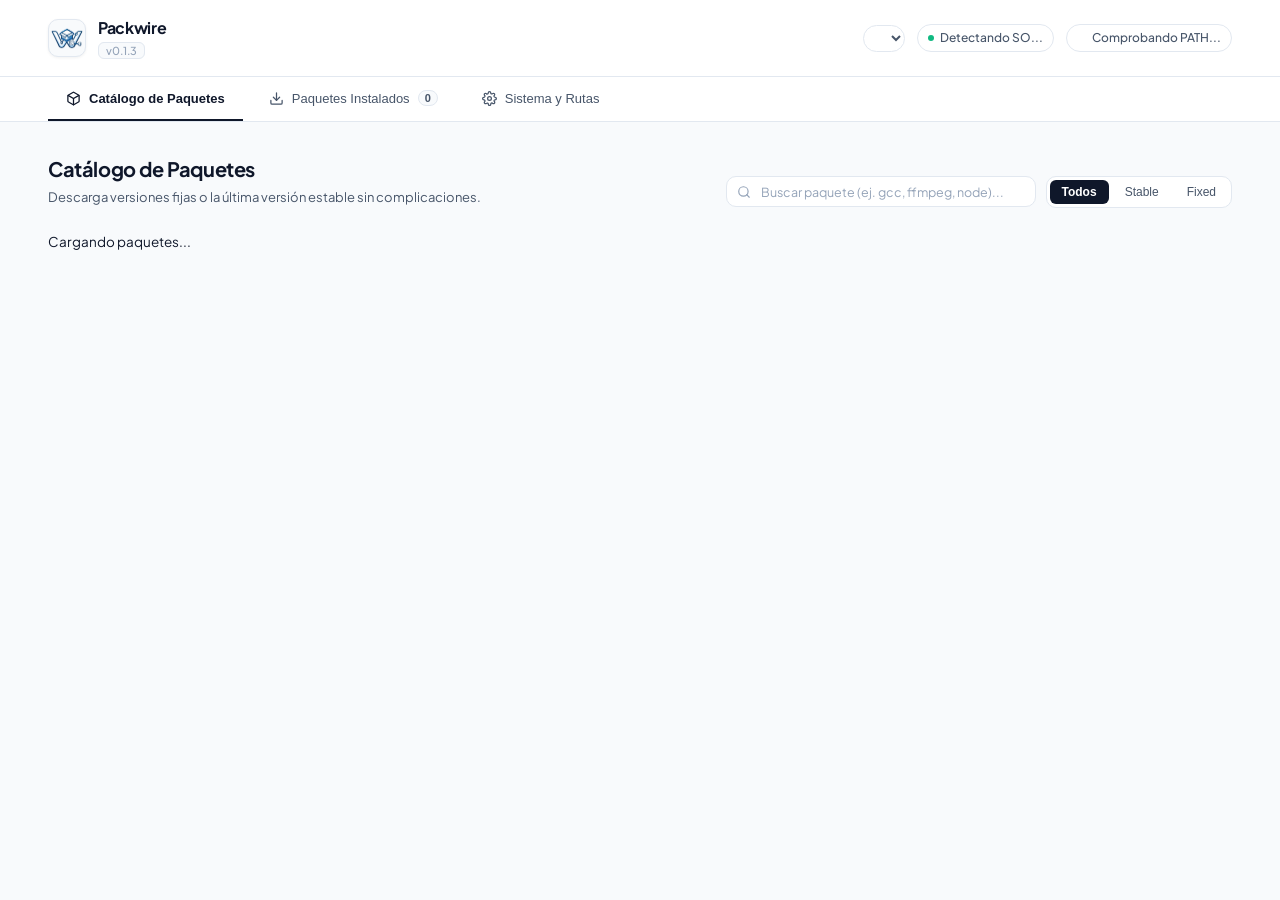
==== commit 8e2e39d4: "fix(path): ensure persistent user registry PATH, add toolchain bin directory, link appicon and add G" ====
--- a/packwire/core/gui/web/index.html
+++ b/packwire/core/gui/web/index.html
@@ -243,6 +243,47 @@
       </div>
     </div>
 
+        <!-- Modal for Documentation Guide -->
+    <div class="modal-overlay" id="guide-modal" style="display: none;">
+      <div class="modal-card guide-modal-card">
+        <div class="modal-header">
+          <h3 id="guide-modal-title">Guía Windows 11: Solución para GCC (as.exe)</h3>
+          <button class="btn-close" id="btn-guide-modal-close">&times;</button>
+        </div>
+        <div class="modal-body guide-modal-content" id="guide-modal-body">
+          <div style="background: rgba(239, 68, 68, 0.08); border-left: 4px solid #ef4444; padding: 14px 16px; border-radius: 0 8px 8px 0; margin-bottom: 18px;">
+            <strong style="color: #fca5a5;">🛡️ ¿Por qué ocurre este problema?</strong>
+            <p style="margin-top: 6px; font-size: 13px; color: var(--text-secondary);">Windows Defender en Windows 11 suele clasificar erróneamente el archivo <code>as.exe</code> (GNU Assembler de GCC) como un falso positivo (comúnmente <em>Trojan:Win32/Wacatac.B!ml</em>) y lo elimina o bloquea su extracción, causando el error <code>gcc: fatal error: cannot execute 'as'</code>.</p>
+          </div>
+
+          <div style="background: var(--surface-subtle); border: 1px solid var(--border); border-radius: 8px; padding: 16px; margin-bottom: 14px;">
+            <strong style="display: block; margin-bottom: 6px;">Paso 1: Añadir Exclusión Automática en Windows Defender</strong>
+            <p style="font-size: 13px; color: var(--text-secondary); margin-bottom: 8px;">Usa el botón de exclusión en la pestaña <strong>Sistema y Rutas</strong> de Packwire o ejecuta en tu terminal:</p>
+            <pre style="background: #090d16; color: #38bdf8; padding: 10px 12px; border-radius: 6px; font-family: monospace; font-size: 12px;">packwire fix-defender</pre>
+          </div>
+
+          <div style="background: var(--surface-subtle); border: 1px solid var(--border); border-radius: 8px; padding: 16px; margin-bottom: 14px;">
+            <strong style="display: block; margin-bottom: 6px;">Paso 2: Exclusión manual en PowerShell (Administrador)</strong>
+            <pre style="background: #090d16; color: #38bdf8; padding: 10px 12px; border-radius: 6px; font-family: monospace; font-size: 12px;">Add-MpPreference -ExclusionPath "$env:APPDATA\packwire"
+Add-MpPreference -ExclusionProcess "as.exe"
+Add-MpPreference -ExclusionProcess "gcc.exe"</pre>
+          </div>
+
+          <div style="background: var(--surface-subtle); border: 1px solid var(--border); border-radius: 8px; padding: 16px;">
+            <strong style="display: block; margin-bottom: 6px;">Paso 3: Recuperar archivo en Seguridad de Windows</strong>
+            <p style="font-size: 13px; color: var(--text-secondary); margin-bottom: 6px;">Si Defender ya eliminó <code>as.exe</code>: abre <strong>Seguridad de Windows</strong> > <strong>Protección contra virus y amenazas</strong> > <strong>Historial de protección</strong>, haz clic en la amenaza detectada y selecciona <strong>Restaurar</strong>.</p>
+          </div>
+        </div>
+        <div class="modal-footer" style="display: flex; justify-content: space-between; align-items: center;">
+          <button class="btn btn-outline" id="btn-guide-open-browser">
+            <svg class="btn-icon" viewBox="0 0 24 24" width="14" height="14" fill="none" stroke="currentColor" stroke-width="2" stroke-linecap="round" stroke-linejoin="round"><path d="M18 13v6a2 2 0 0 1-2 2H5a2 2 0 0 1-2-2V8a2 2 0 0 1 2-2h6"></path><polyline points="15 3 21 3 21 9"></polyline><line x1="10" y1="14" x2="21" y2="3"></line></svg>
+            Abrir Guía Completa en Navegador
+          </button>
+          <button class="btn btn-primary" id="btn-guide-modal-done">Entendido</button>
+        </div>
+      </div>
+    </div>
+
     <!-- Toast Notifications Container -->
     <div class="toast-container" id="toast-container"></div>
   </div>
--- a/packwire/core/gui/web/global/structure.css
+++ b/packwire/core/gui/web/global/structure.css
@@ -88,7 +88,7 @@
 .brand-logo-img {
   width: 100%;
   height: 100%;
-  object-fit: cover;
+  object-fit: contain;
   border-radius: 8px;
   display: block;
 }
@@ -981,3 +981,73 @@
   box-shadow: 0 0 10px rgba(59, 130, 246, 0.5);
 }
 
+/* GCC Guide Banner in Catalog Card */
+.card-gcc-guide {
+  background: rgba(59, 130, 246, 0.08);
+  border: 1px solid rgba(59, 130, 246, 0.25);
+  border-radius: var(--radius-md, 8px);
+  padding: 8px 12px;
+  margin: 10px 0;
+  display: flex;
+  align-items: center;
+  justify-content: space-between;
+  gap: 8px;
+  cursor: pointer;
+  transition: all 0.2s ease;
+}
+
+.card-gcc-guide:hover {
+  background: rgba(59, 130, 246, 0.16);
+  border-color: rgba(59, 130, 246, 0.5);
+  transform: translateY(-1px);
+}
+
+.guide-banner-icon {
+  font-size: 16px;
+  flex-shrink: 0;
+}
+
+.guide-banner-text {
+  font-size: 12px;
+  color: var(--text-primary);
+  flex: 1;
+}
+
+.guide-banner-text code {
+  background: rgba(0, 0, 0, 0.2);
+  padding: 1px 4px;
+  border-radius: 4px;
+  font-family: var(--font-mono, monospace);
+  font-size: 11px;
+}
+
+.btn-guide-pill {
+  background: #3b82f6;
+  color: #fff;
+  border: none;
+  border-radius: 12px;
+  padding: 4px 10px;
+  font-size: 11px;
+  font-weight: 600;
+  cursor: pointer;
+  white-space: nowrap;
+  transition: background 0.2s;
+}
+
+.btn-guide-pill:hover {
+  background: #2563eb;
+}
+
+.guide-modal-card {
+  max-width: 780px !important;
+  max-height: 85vh !important;
+  display: flex !important;
+  flex-direction: column !important;
+}
+
+.guide-modal-content {
+  overflow-y: auto;
+  max-height: 60vh;
+  padding: 10px 4px;
+}
+
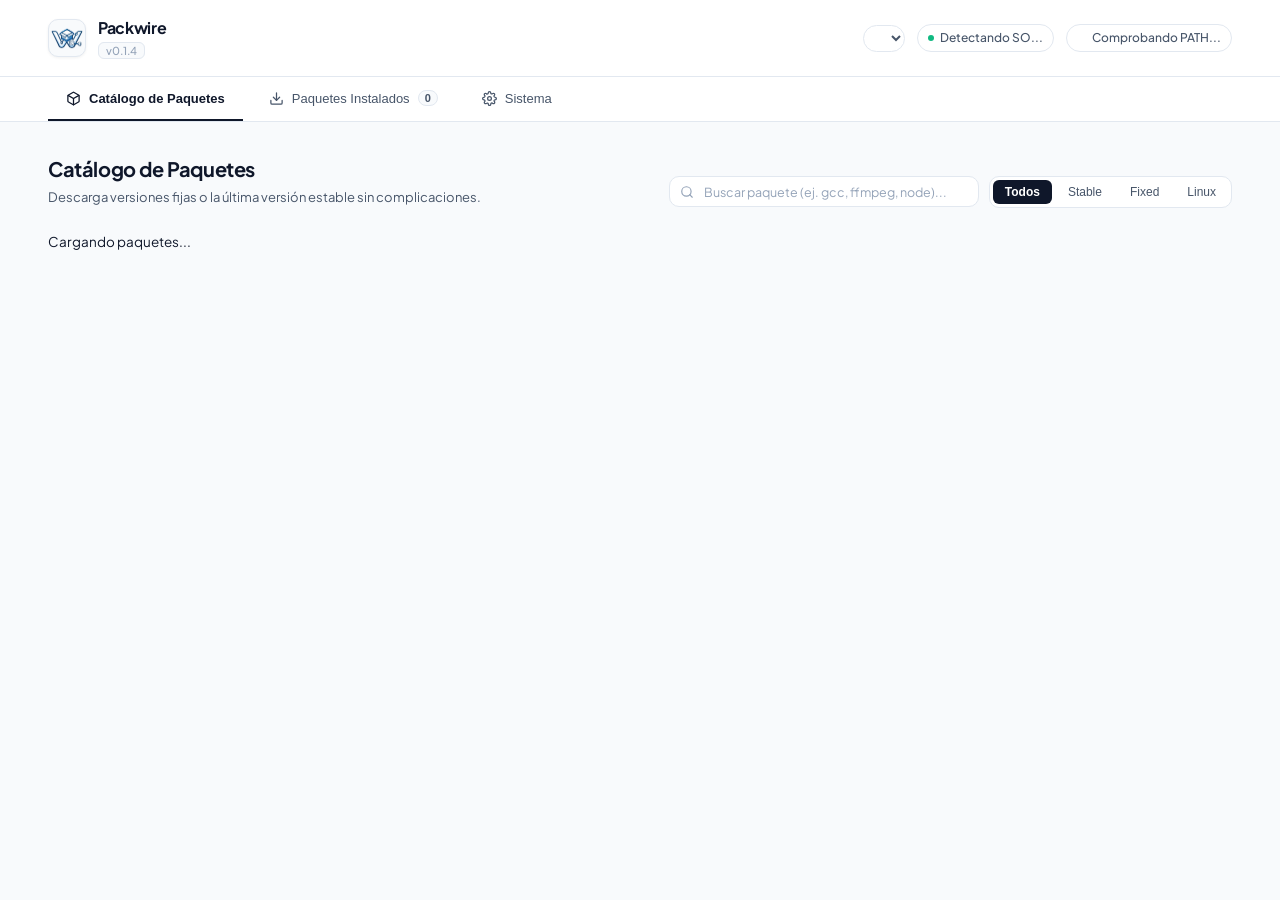
==== commit 33f5cab6: "feat: add stable toolchains Linux catalog and system diagnostics" ====
--- a/packwire/core/gui/web/index.html
+++ b/packwire/core/gui/web/index.html
@@ -38,7 +38,7 @@
         </div>
         <div class="brand-info">
           <h1>Packwire</h1>
-          <span class="version-tag">v0.1.3</span>
+          <span class="version-tag">v0.1.4</span>
         </div>
       </div>
 
@@ -76,7 +76,7 @@
       </button>
       <button class="nav-tab" data-tab="system">
         <svg viewBox="0 0 24 24" fill="none" stroke="currentColor" stroke-width="2" stroke-linecap="round" stroke-linejoin="round"><circle cx="12" cy="12" r="3"></circle><path d="M19.4 15a1.65 1.65 0 0 0 .33 1.82l.06.06a2 2 0 0 1 0 2.83 2 2 0 0 1-2.83 0l-.06-.06a1.65 1.65 0 0 0-1.82-.33 1.65 1.65 0 0 0-1 1.51V21a2 2 0 0 1-2 2 2 2 0 0 1-2-2v-.09A1.65 1.65 0 0 0 9 19.4a1.65 1.65 0 0 0-1.82.33l-.06.06a2 2 0 0 1-2.83 0 2 2 0 0 1 0-2.83l.06-.06a1.65 1.65 0 0 0 .33-1.82 1.65 1.65 0 0 0-1.51-1H3a2 2 0 0 1-2-2 2 2 0 0 1 2-2h.09A1.65 1.65 0 0 0 4.6 9a1.65 1.65 0 0 0-.33-1.82l-.06-.06a2 2 0 0 1 0-2.83 2 2 0 0 1 2.83 0l.06.06a1.65 1.65 0 0 0 1.82.33H9a1.65 1.65 0 0 0 1-1.51V3a2 2 0 0 1 2-2 2 2 0 0 1 2 2v.09a1.65 1.65 0 0 0 1 1.51 1.65 1.65 0 0 0 1.82-.33l.06-.06a2 2 0 0 1 2.83 0 2 2 0 0 1 0 2.83l-.06.06a1.65 1.65 0 0 0-.33 1.82V9a1.65 1.65 0 0 0 1.51 1H21a2 2 0 0 1 2 2 2 2 0 0 1-2 2h-.09a1.65 1.65 0 0 0-1.51 1z"></path></svg>
-        Sistema y Rutas
+        Sistema
       </button>
     </nav>
 
@@ -101,6 +101,7 @@
               <button class="filter-btn active" data-filter="all">Todos</button>
               <button class="filter-btn" data-filter="stable">Stable</button>
               <button class="filter-btn" data-filter="fixed">Fixed</button>
+              <button class="filter-btn" data-filter="linux">Linux</button>
             </div>
           </div>
         </div>
@@ -146,13 +147,13 @@
       <section class="tab-pane" id="tab-system">
         <div class="pane-header">
           <div>
-            <h2>Información del Sistema y Rutas</h2>
-            <p class="subtitle">Ubicaciones estándar utilizadas por Packwire en este entorno.</p>
+            <h2>Diagnóstico del Sistema</h2>
+            <p class="subtitle">Hardware, firmware, seguridad y rutas locales. Los identificadores personales no se recopilan.</p>
           </div>
           <div class="pane-controls">
-            <button class="btn btn-danger" id="btn-uninstall-all" title="Desinstalar todos los paquetes, shims y datos de Packwire">
-              <svg class="btn-icon" viewBox="0 0 24 24" width="14" height="14" fill="none" stroke="currentColor" stroke-width="2" stroke-linecap="round" stroke-linejoin="round"><polyline points="3 6 5 6 21 6"></polyline><path d="M19 6v14a2 2 0 0 1-2 2H7a2 2 0 0 1-2-2V6m3 0V4a2 2 0 0 1 2-2h4a2 2 0 0 1 2 2v2"></path></svg>
-              Desinstalar Todo
+            <button class="btn btn-outline" id="btn-refresh-system" title="Actualizar datos del sistema">
+              <svg class="btn-icon" viewBox="0 0 24 24" width="14" height="14" fill="none" stroke="currentColor" stroke-width="2" stroke-linecap="round" stroke-linejoin="round"><path d="M21.5 2v6h-6M2.5 22v-6h6M2 11.5a10 10 0 0 1 18.8-4.3M22 12.5a10 10 0 0 1-18.8 4.2"></path></svg>
+              Actualizar diagnóstico
             </button>
           </div>
         </div>
@@ -165,6 +166,44 @@
           <div class="info-card">
             <span class="info-label">Arquitectura</span>
             <span class="info-value" id="sys-arch">-</span>
+          </div>
+          <div class="info-card">
+            <span class="info-label">Equipo</span>
+            <span class="info-value" id="sys-device">-</span>
+          </div>
+          <div class="info-card">
+            <span class="info-label">Memoria RAM</span>
+            <span class="info-value" id="sys-memory">-</span>
+          </div>
+          <div class="info-card full-width">
+            <span class="info-label">Procesador</span>
+            <span class="info-value" id="sys-cpu">-</span>
+            <span class="info-value code" id="sys-cpu-details">-</span>
+          </div>
+          <div class="info-card full-width">
+            <span class="info-label">Gráficos</span>
+            <span class="info-value code" id="sys-gpu">-</span>
+          </div>
+          <div class="info-card full-width">
+            <span class="info-label">Almacenamiento local</span>
+            <span class="info-value code" id="sys-storage">-</span>
+          </div>
+          <div class="info-card">
+            <span class="info-label">Firmware</span>
+            <span class="info-value" id="sys-firmware">-</span>
+            <span class="info-value code" id="sys-bios">-</span>
+          </div>
+          <div class="info-card">
+            <span class="info-label">Seguridad y virtualización</span>
+            <span class="info-value" id="sys-security">-</span>
+          </div>
+          <div class="info-card">
+            <span class="info-label">Tiempo encendido</span>
+            <span class="info-value" id="sys-uptime">-</span>
+          </div>
+          <div class="info-card">
+            <span class="info-label">Red activa</span>
+            <span class="info-value code" id="sys-network">-</span>
           </div>
           <div class="info-card full-width">
             <span class="info-label">Directorio Raíz de Packwire</span>
@@ -185,12 +224,8 @@
                   <svg viewBox="0 0 24 24" width="14" height="14" fill="none" stroke="currentColor" stroke-width="2" stroke-linecap="round" stroke-linejoin="round"><path d="M12 22s8-4 8-10V5l-8-3-8 3v7c0 6 8 10 8 10z"></path></svg>
                   Protección de Windows y Antivirus
                 </span>
-                <p class="subtitle" style="margin-top: 4px;">Configura una exclusión para la carpeta de Packwire y el proceso <code>as.exe</code> para evitar que Windows Defender elimine por falso positivo el ensamblador de GCC.</p>
+                <p class="subtitle" style="margin-top: 4px;">Packwire verifica el SHA-256 de los toolchains oficiales y no desactiva ni excluye Defender automáticamente. Si bloquea un binario, revisa el Historial de protección y valida el origen antes de restaurarlo.</p>
               </div>
-              <button class="btn btn-outline btn-sm" id="btn-fix-defender">
-                <svg class="btn-icon" viewBox="0 0 24 24" width="13" height="13" fill="none" stroke="currentColor" stroke-width="2" stroke-linecap="round" stroke-linejoin="round"><path d="M12 22s8-4 8-10V5l-8-3-8 3v7c0 6 8 10 8 10z"></path><path d="M9 12l2 2 4-4"></path></svg>
-                Añadir Exclusión en Defender
-              </button>
             </div>
           </div>
           <div class="info-card full-width danger-card">
@@ -247,26 +282,23 @@
     <div class="modal-overlay" id="guide-modal" style="display: none;">
       <div class="modal-card guide-modal-card">
         <div class="modal-header">
-          <h3 id="guide-modal-title">Guía Windows 11: Solución para GCC (as.exe)</h3>
+          <h3 id="guide-modal-title">Guía Windows 10/11: Solución para GCC (as.exe)</h3>
           <button class="btn-close" id="btn-guide-modal-close">&times;</button>
         </div>
         <div class="modal-body guide-modal-content" id="guide-modal-body">
           <div style="background: rgba(239, 68, 68, 0.08); border-left: 4px solid #ef4444; padding: 14px 16px; border-radius: 0 8px 8px 0; margin-bottom: 18px;">
             <strong style="color: #fca5a5;">🛡️ ¿Por qué ocurre este problema?</strong>
-            <p style="margin-top: 6px; font-size: 13px; color: var(--text-secondary);">Windows Defender en Windows 11 suele clasificar erróneamente el archivo <code>as.exe</code> (GNU Assembler de GCC) como un falso positivo (comúnmente <em>Trojan:Win32/Wacatac.B!ml</em>) y lo elimina o bloquea su extracción, causando el error <code>gcc: fatal error: cannot execute 'as'</code>.</p>
+            <p style="margin-top: 6px; font-size: 13px; color: var(--text-secondary);">Windows Defender en Windows 10/11 puede clasificar erróneamente el archivo <code>as.exe</code> (GNU Assembler de GCC) como un falso positivo (comúnmente <em>Trojan:Win32/Wacatac.B!ml</em>) y bloquear su extracción, causando el error <code>gcc: fatal error: cannot execute 'as'</code>.</p>
           </div>
 
           <div style="background: var(--surface-subtle); border: 1px solid var(--border); border-radius: 8px; padding: 16px; margin-bottom: 14px;">
-            <strong style="display: block; margin-bottom: 6px;">Paso 1: Añadir Exclusión Automática en Windows Defender</strong>
-            <p style="font-size: 13px; color: var(--text-secondary); margin-bottom: 8px;">Usa el botón de exclusión en la pestaña <strong>Sistema y Rutas</strong> de Packwire o ejecuta en tu terminal:</p>
-            <pre style="background: #090d16; color: #38bdf8; padding: 10px 12px; border-radius: 6px; font-family: monospace; font-size: 12px;">packwire fix-defender</pre>
+            <strong style="display: block; margin-bottom: 6px;">Paso 1: Mantener activa la protección</strong>
+            <p style="font-size: 13px; color: var(--text-secondary); margin-bottom: 8px;">No añadas exclusiones amplias. Comprueba que la descarga proviene del release oficial y valida el SHA-256 antes de solicitar una revisión por falso positivo.</p>
           </div>
 
           <div style="background: var(--surface-subtle); border: 1px solid var(--border); border-radius: 8px; padding: 16px; margin-bottom: 14px;">
-            <strong style="display: block; margin-bottom: 6px;">Paso 2: Exclusión manual en PowerShell (Administrador)</strong>
-            <pre style="background: #090d16; color: #38bdf8; padding: 10px 12px; border-radius: 6px; font-family: monospace; font-size: 12px;">Add-MpPreference -ExclusionPath "$env:APPDATA\packwire"
-Add-MpPreference -ExclusionProcess "as.exe"
-Add-MpPreference -ExclusionProcess "gcc.exe"</pre>
+            <strong style="display: block; margin-bottom: 6px;">Paso 2: Revisar el bloqueo</strong>
+            <p style="font-size: 13px; color: var(--text-secondary);">Abre Seguridad de Windows &gt; Protección contra virus y amenazas &gt; Historial de protección. Solo restaura el archivo después de validar el hash y el origen oficial.</p>
           </div>
 
           <div style="background: var(--surface-subtle); border: 1px solid var(--border); border-radius: 8px; padding: 16px;">
--- a/packwire/core/gui/web/global/structure.css
+++ b/packwire/core/gui/web/global/structure.css
@@ -729,6 +729,8 @@
   font-family: var(--font-mono, monospace);
   font-size: 12px;
   text-transform: none;
+  white-space: pre-wrap;
+  overflow-wrap: anywhere;
   color: var(--text-secondary);
   background-color: var(--surface-subtle);
   padding: 6px 10px;
